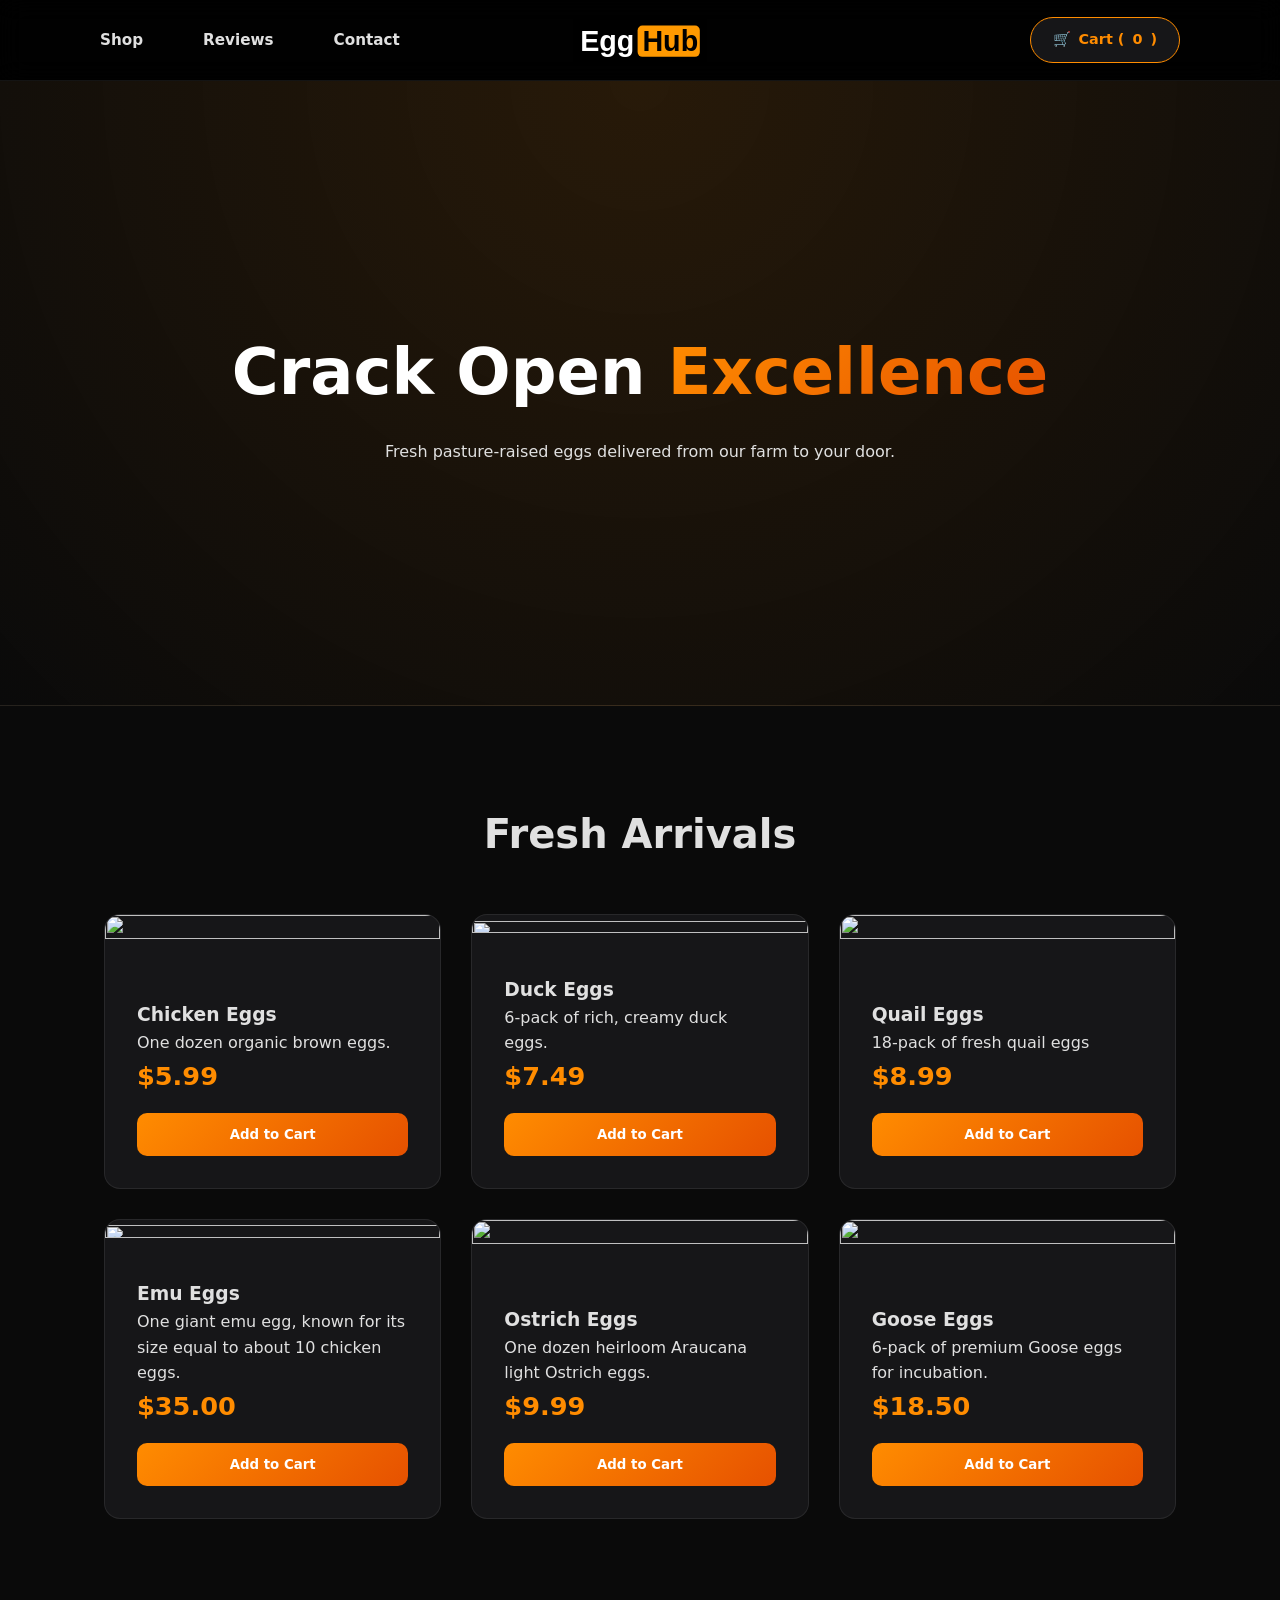
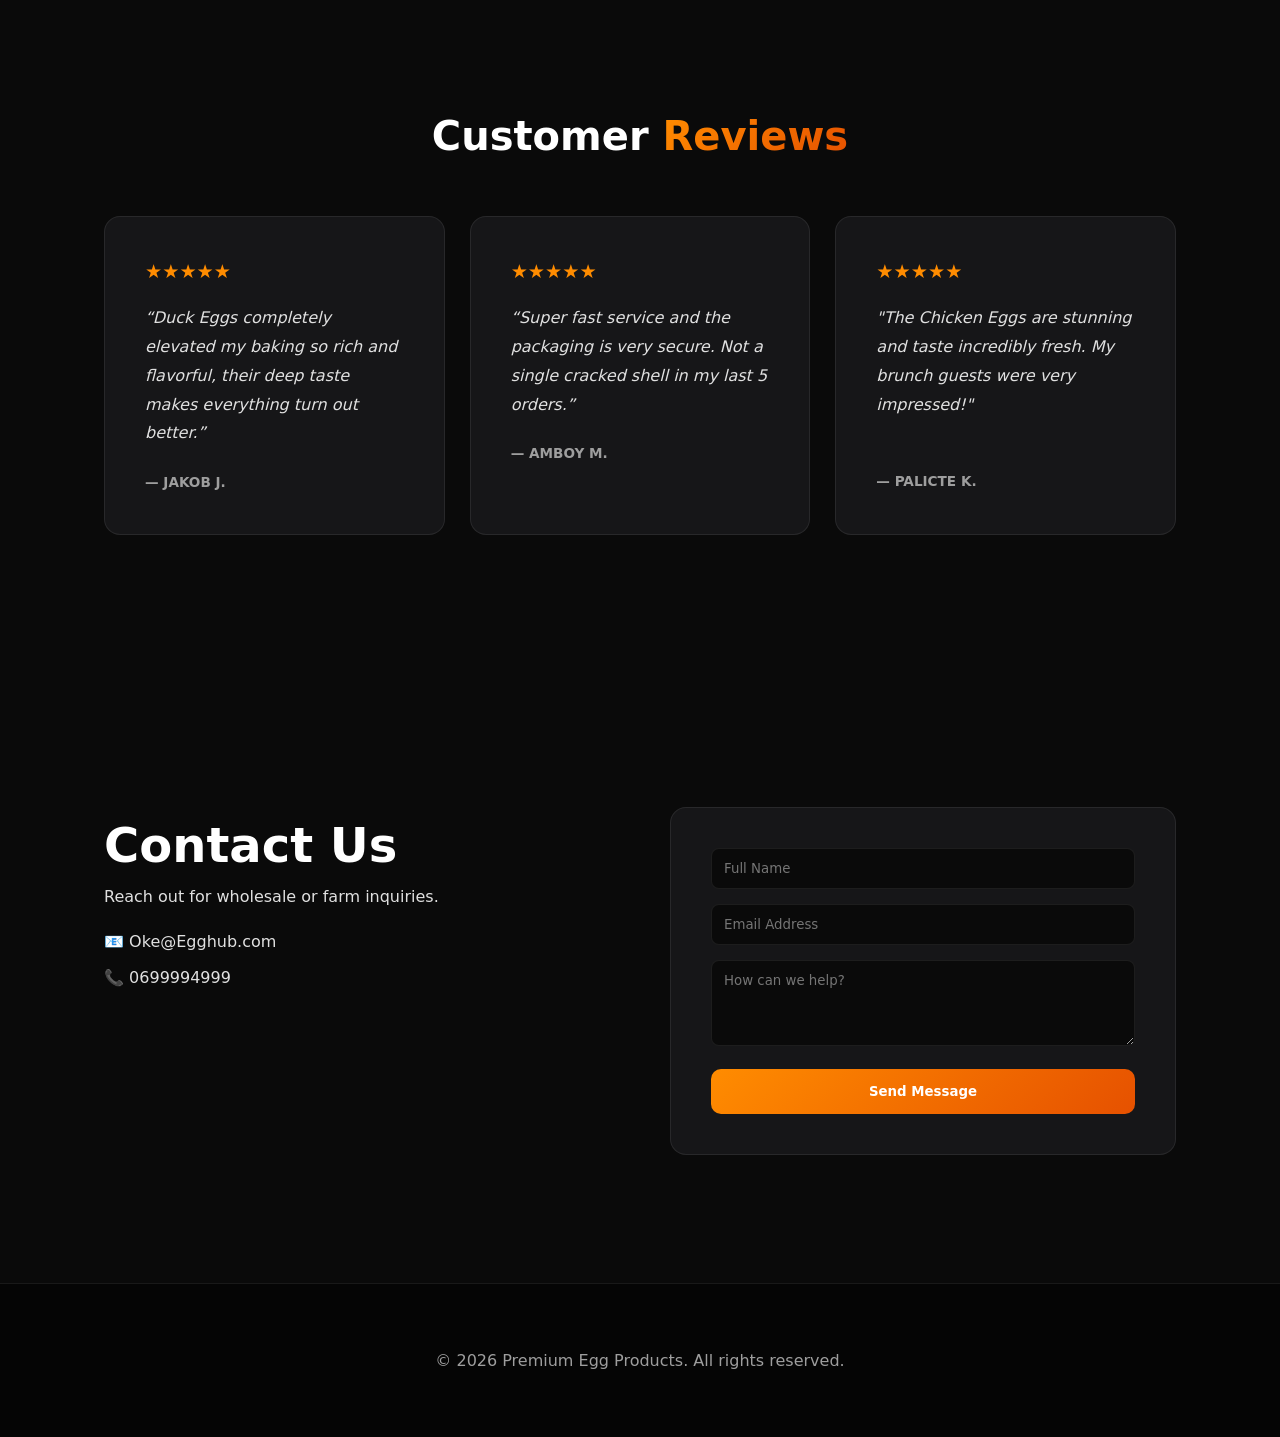
==== index.html @ 741c4fcd "Add files via upload" ====
<!DOCTYPE html>
<html lang="en">
<head>
  <meta charset="UTF-8">
  <meta name="viewport" content="width=device-width, initial-scale=1.0">
  <title>Premium Egg Products | Black & Orange Excellence</title>
  <link rel="stylesheet" href="style.css">
</head>
<body id="top">

  <div class="cart-overlay" id="cartOverlay">
    <div class="cart-drawer">
      <div class="cart-header">
        <h2>Your Cart</h2>
        <button class="close-cart" onclick="toggleCart()">✕</button>
      </div>
      <div class="cart-items-list" id="cartItems">
        <p style="color: var(--text-muted); text-align: center; margin-top: 40px;">Your cart is empty.</p>
      </div>
      <div class="cart-footer">
        <div class="cart-total">
          <span>Total</span>
          <span id="cartTotal">$0.00</span>
        </div>
        <button class="checkout-btn" onclick="checkout()">Checkout Now</button>
      </div>
    </div>
  </div>

  <header>
    <nav class="navbar">
      <ul class="nav-links">
        <li><a href="#products">Shop</a></li>
        <li><a href="#reviews">Reviews</a></li>
        <li><a href="#contact">Contact</a></li>
      </ul>

      <a href="#top" class="logo-container">
        <img src="EGGHUB.svg" alt="Premium Eggs Logo">
      </a>
      
      <div class="cart-trigger" onclick="toggleCart()">
        <span>🛒</span> Cart (<span id="cart-count">0</span>)
      </div>
    </nav>
  </header>

  <section class="hero">
    <h1>Crack Open <span>Excellence</span></h1>
    <p>Fresh pasture-raised eggs delivered from our farm to your door.</p>
  </section>

  <section id="products" class="products-container">
    <h2 style="text-align:center; margin-bottom: 3rem; font-size: 2.5rem;">Fresh Arrivals</h2>
    <div class="product-grid">
      <div class="product-card">
        <img src="ImageFolder/ChickenEgg.jpg" class="product-image">
        <div class="product-info">
          <h3>Chicken Eggs</h3>
          <p class="product-desc">One dozen organic brown eggs.</p>
          <div class="product-price">$5.99</div>
          <button class="add-to-cart-btn" onclick="addItem('Chicken Eggs', 5.99)">Add to Cart</button>
        </div>
      </div>

      <div class="product-card">
        <img src="ImageFolder/DuckEgg.jpg" class="product-image">
        <div class="product-info">
          <h3>Duck Eggs</h3>
          <p class="product-desc">6-pack of rich, creamy duck eggs.</p>
          <div class="product-price">$7.49</div>
          <button class="add-to-cart-btn" onclick="addItem('Duck Eggs', 7.49)">Add to Cart</button>
        </div>
      </div>

      <div class="product-card">
        <img src="ImageFolder/QuailEgg.jpg" class="product-image">
        <div class="product-info">
          <h3>Quail Eggs</h3>
          <p class="product-desc">18-pack of fresh quail eggs</p>
          <div class="product-price">$8.99</div>
          <button class="add-to-cart-btn" onclick="addItem('Quail Eggs', 8.99)">Add to Cart</button>
        </div>
      </div>

      <div class="product-card">
        <img src="ImageFolder/EmuEgg.jpg" class="product-image">
        <div class="product-info">
          <h3>Emu Eggs</h3>
          <p class="product-desc">One giant emu egg, known for its size equal to about 10 chicken eggs.</p>
          <div class="product-price">$35.00</div>
          <button class="add-to-cart-btn" onclick="addItem('Emu Egg', 35.00)">Add to Cart</button>
        </div>
      </div>

      <div class="product-card">
        <img src="ImageFolder/OstrichEgg.jpg" class="product-image">
        <div class="product-info">
          <h3>Ostrich Eggs</h3>
          <p class="product-desc">One dozen heirloom Araucana light Ostrich eggs.</p>
          <div class="product-price">$9.99</div>
          <button class="add-to-cart-btn" onclick="addItem('Ostrich Eggs', 9.99)">Add to Cart</button>
        </div>
      </div>

      <div class="product-card">
        <img src="ImageFolder/GooseEgg.jpg" class="product-image">
        <div class="product-info">
          <h3>Goose Eggs</h3>
          <p class="product-desc">6-pack of premium Goose eggs for incubation.</p>
          <div class="product-price">$18.50</div>
          <button class="add-to-cart-btn" onclick="addItem('Goose Eggs', 18.50)">Add to Cart</button>
        </div>
      </div>
    </div>
  </section>

  <section id="reviews" class="reviews-section">
    <h2 style="text-align:center; margin-bottom: 3rem; font-size: 2.5rem; color: white;">Customer <span>Reviews</span></h2>
    <div class="review-grid">
      <div class="review-card">
        <div class="review-rating">★★★★★</div>
        <p class="review-text">“Duck Eggs completely elevated my baking so rich and flavorful, their deep taste makes everything turn out better.”</p>
        <div class="review-author">— Jakob J.</div>
      </div>
      <div class="review-card">
        <div class="review-rating">★★★★★</div>
        <p class="review-text">“Super fast service and the packaging is very secure. Not a single cracked shell in my last 5 orders.”</p>
        <div class="review-author">— Amboy M.</div>
      </div>
      <div class="review-card">
        <div class="review-rating">★★★★★</div>
        <p class="review-text">"The Chicken Eggs are stunning and taste incredibly fresh. My brunch guests were very impressed!"</p>
        <div class="review-author1">— Palicte K.</div>
      </div>
    </div>
  </section>

  <section id="contact" class="contact-section">
    <div class="contact-info">
      <h2 style="font-size: 3rem; color: white;">Contact <span>Us</span></h2>
      <p>Reach out for wholesale or farm inquiries.</p>
      <div style="margin-top: 20px;">📧 Oke@Egghub.com</div>
      <div style="margin-top: 10px;">📞 0699994999</div>
    </div>
    <div class="contact-form-container">
      <form onsubmit="event.preventDefault(); alert('Message Sent!');">
        <div class="form-group"><input type="text" placeholder="Full Name" required></div>
        <div class="form-group"><input type="email" placeholder="Email Address" required></div>
        <div class="form-group"><textarea rows="4" placeholder="How can we help?"></textarea></div>
        <button type="submit" class="submit-btn">Send Message</button>
      </form>
    </div>
  </section>

  <footer>
    <p>&copy; 2026 Premium Egg Products. All rights reserved.</p>
  </footer>

  <script src="script.js"></script>
</body>
</html>
---- style.css ----
* {
  margin: 0;
  padding: 0;
  box-sizing: border-box;
  font-family: 'Inter', system-ui, sans-serif;
}

html {
  scroll-behavior: smooth;
}

body {
  background-color: #0a0a0a;
  color: #e0e0e0;
  line-height: 1.6;
  overflow-x: hidden;
}

header {
  background-color: rgba(0, 0, 0, 0.9);
  backdrop-filter: blur(12px);
  -webkit-backdrop-filter: blur(12px);
  border-bottom: 1px solid rgba(255, 255, 255, 0.08);
  position: sticky;
  top: 0;
  z-index: 100;
}

.navbar {
  display: flex;
  justify-content: center;
  align-items: center;
  padding: 3px;
  max-width: 1200px;
  margin: auto;
  position: relative;
  min-height: 80px;
}

.nav-links {
  list-style: none;
  display: flex;
  gap: 60px;
  position: absolute;
  left: 5%;
}

.nav-links li a {
  text-decoration: none;
  color: #e0e0e0;
  font-weight: 600;
  font-size: 0.95rem;
  transition: 0.2s;
}

.nav-links li a:hover {
  color: #FF8C00;
}

.logo-container {
  margin: 0 auto;
  z-index: 2;
}

.logo-container img {
  height: 48px;
  transition: 0.3s;
  display: block;
}

.logo-container img:hover {
  transform: scale(1.1);
}

.cart-trigger {
  display: flex;
  align-items: center;
  gap: 8px;
  background: #161618;
  color: #FF8C00;
  border: 1px solid #FF8C00;
  padding: 10px 22px;
  border-radius: 30px;
  cursor: pointer;
  font-weight: 600;
  font-size: 0.9rem;
  position: absolute;
  right: 5%;
  transition: 0.3s ease;
}

.cart-trigger:hover {
  background: linear-gradient(135deg, #FF8C00 0%, #E65100 100%);
  color: #fff;
  transform: translateY(-2px);
}

.cart-overlay {
  position: fixed;
  top: 0;
  right: -100%;
  width: 100%;
  height: 100%;
  background: rgba(0,0,0,0.7);
  backdrop-filter: blur(4px);
  z-index: 1000;
  transition: right 0.4s cubic-bezier(0.16, 1, 0.3, 1);
}

.cart-drawer {
  position: absolute;
  right: 0;
  top: 0;
  width: 400px;
  max-width: 90%;
  height: 100%;
  background: #161618;
  border-left: 1px solid rgba(255, 255, 255, 0.08);
  padding: 30px;
  display: flex;
  flex-direction: column;
  box-shadow: -10px 0 30px rgba(0,0,0,0.5);
}

.cart-overlay.active {
  right: 0;
}

.cart-header {
  display: flex;
  justify-content: space-between;
  align-items: center;
  margin-bottom: 30px;
  border-bottom: 1px solid rgba(255, 255, 255, 0.08);
  padding-bottom: 15px;
}

.close-cart {
  background: none;
  border: none;
  color: #e0e0e0;
  font-size: 1.5rem;
  cursor: pointer;
}

.cart-items-list {
  flex-grow: 1;
  overflow-y: auto;
  margin-bottom: 20px;
}

.cart-total {
  display: flex;
  justify-content: space-between;
  font-size: 1.2rem;
  font-weight: 800;
  margin-bottom: 20px;
  border-top: 1px solid rgba(255, 255, 255, 0.08);
  padding-top: 20px;
}

.checkout-btn {
  width: 100%;
  background: linear-gradient(135deg, #FF8C00 0%, #E65100 100%);
  color: white;
  border: none;
  padding: 18px;
  border-radius: 12px;
  font-weight: 800;
  cursor: pointer;
  transition: 0.3s;
}

.hero {
  background: radial-gradient(circle at top center, rgba(255, 140, 0, 0.12) 0%, #0a0a0a 100%);
  text-align: center;
  padding: 15rem 1rem;
  border-bottom: 1px solid rgba(255, 255, 255, 0.08);
}

.hero h1 {
  font-size: 4rem;
  font-weight: 800;
  color: white;
  margin-bottom: 1rem;
}

.hero h1 span {
  background: linear-gradient(135deg, #FF8C00 0%, #E65100 100%);
  -webkit-background-clip: text;
  -webkit-text-fill-color: transparent;
}

.products-container {
  max-width: 1200px;
  margin: 6rem auto;
  padding: 0 5%;
}

.product-grid {
  display: grid;
  grid-template-columns: repeat(auto-fit, minmax(280px, 1fr));
  gap: 30px;
}

.product-card {
  background-color: #161618;
  border-radius: 16px;
  border: 1px solid rgba(255, 255, 255, 0.08);
  overflow: hidden;
  transition: 0.3s;
  display: flex;
  flex-direction: column;
}

.product-card:hover {
  transform: translateY(-10px);
  border-color: #FF8C00;
}

.product-info {
  padding: 2rem;
  flex-grow: 1;
}

.product-price {
  font-size: 1.6rem;
  font-weight: 800;
  color: #FF8C00;
  margin-bottom: 1rem;
}

.product-image {
  width: 100%;
  height: 45%;
  display: block;
}

.add-to-cart-btn {
  background: linear-gradient(135deg, #FF8C00 0%, #E65100 100%);
  color: #fff;
  border: none;
  padding: 14px;
  border-radius: 10px;
  font-weight: 800;
  cursor: pointer;
  width: 100%;
}

.reviews-section {
  max-width: 1200px;
  margin: 0 auto 17rem auto;
  padding: 0 5%;
  padding-top: 7%;
}

.reviews-section h2 span {
  background: linear-gradient(135deg, #FF8C00 0%, #E65100 100%);
  -webkit-background-clip: text;
  -webkit-text-fill-color: transparent;
}

.review-grid {
  display: grid;
  grid-template-columns: repeat(auto-fit, minmax(300px, 1fr));
  gap: 25px;
}

.review-card {
  background-color: #161618;
  padding: 2.5rem;
  border-radius: 16px;
  border: 1px solid rgba(255, 255, 255, 0.08);
  transition: 0.3s ease;
}

.review-card:hover {
  border-color: #FF8C00;
  transform: translateY(-5px);
}

.review-rating {
  color: #FF8C00;
  font-size: 1.2rem;
  margin-bottom: 1rem;
}

.review-text {
  color: #e0e0e0;
  font-style: italic;
  margin-bottom: 1.5rem;
  line-height: 1.8;
}

.review-author {
  color: #9e9e9e;
  font-weight: 700;
  text-transform: uppercase;
  font-size: 0.85rem;
}

.review-author1 {
  color: #9e9e9e;
  margin-top: 20%;
  font-weight: 700;
  text-transform: uppercase;
  font-size: 0.85rem;
}

.contact-section {
  max-width: 1200px;
  margin: 0 auto 8rem auto;
  padding: 0 5%;
  display: grid;
  grid-template-columns: 1fr 1fr;
  gap: 60px;
}

.contact-form-container {
  background: #161618;
  padding: 40px;
  border-radius: 16px;
  border: 1px solid rgba(255, 255, 255, 0.08);
}

.form-group {
  margin-bottom: 15px;
}

.form-group input,
.form-group textarea {
  width: 100%;
  padding: 12px;
  background: #0a0a0a;
  border: 1px solid rgba(255, 255, 255, 0.08);
  border-radius: 8px;
  color: white;
}

.submit-btn {
  width: 100%;
  background: linear-gradient(135deg, #FF8C00 0%, #E65100 100%);
  color: white;
  border: none;
  padding: 15px;
  border-radius: 10px;
  font-weight: 800;
  cursor: pointer;
  transition: 0.3s;
}

footer {
  background-color: #050505;
  color: #9e9e9e;
  text-align: center;
  padding: 4rem 1rem;
  border-top: 1px solid rgba(255, 255, 255, 0.08);
}

@media (max-width: 850px) {
  .contact-section {
    grid-template-columns: 1fr;
  }

  .cart-drawer {
    width: 100%;
  }

  .nav-links {
    display: none;
  }
}
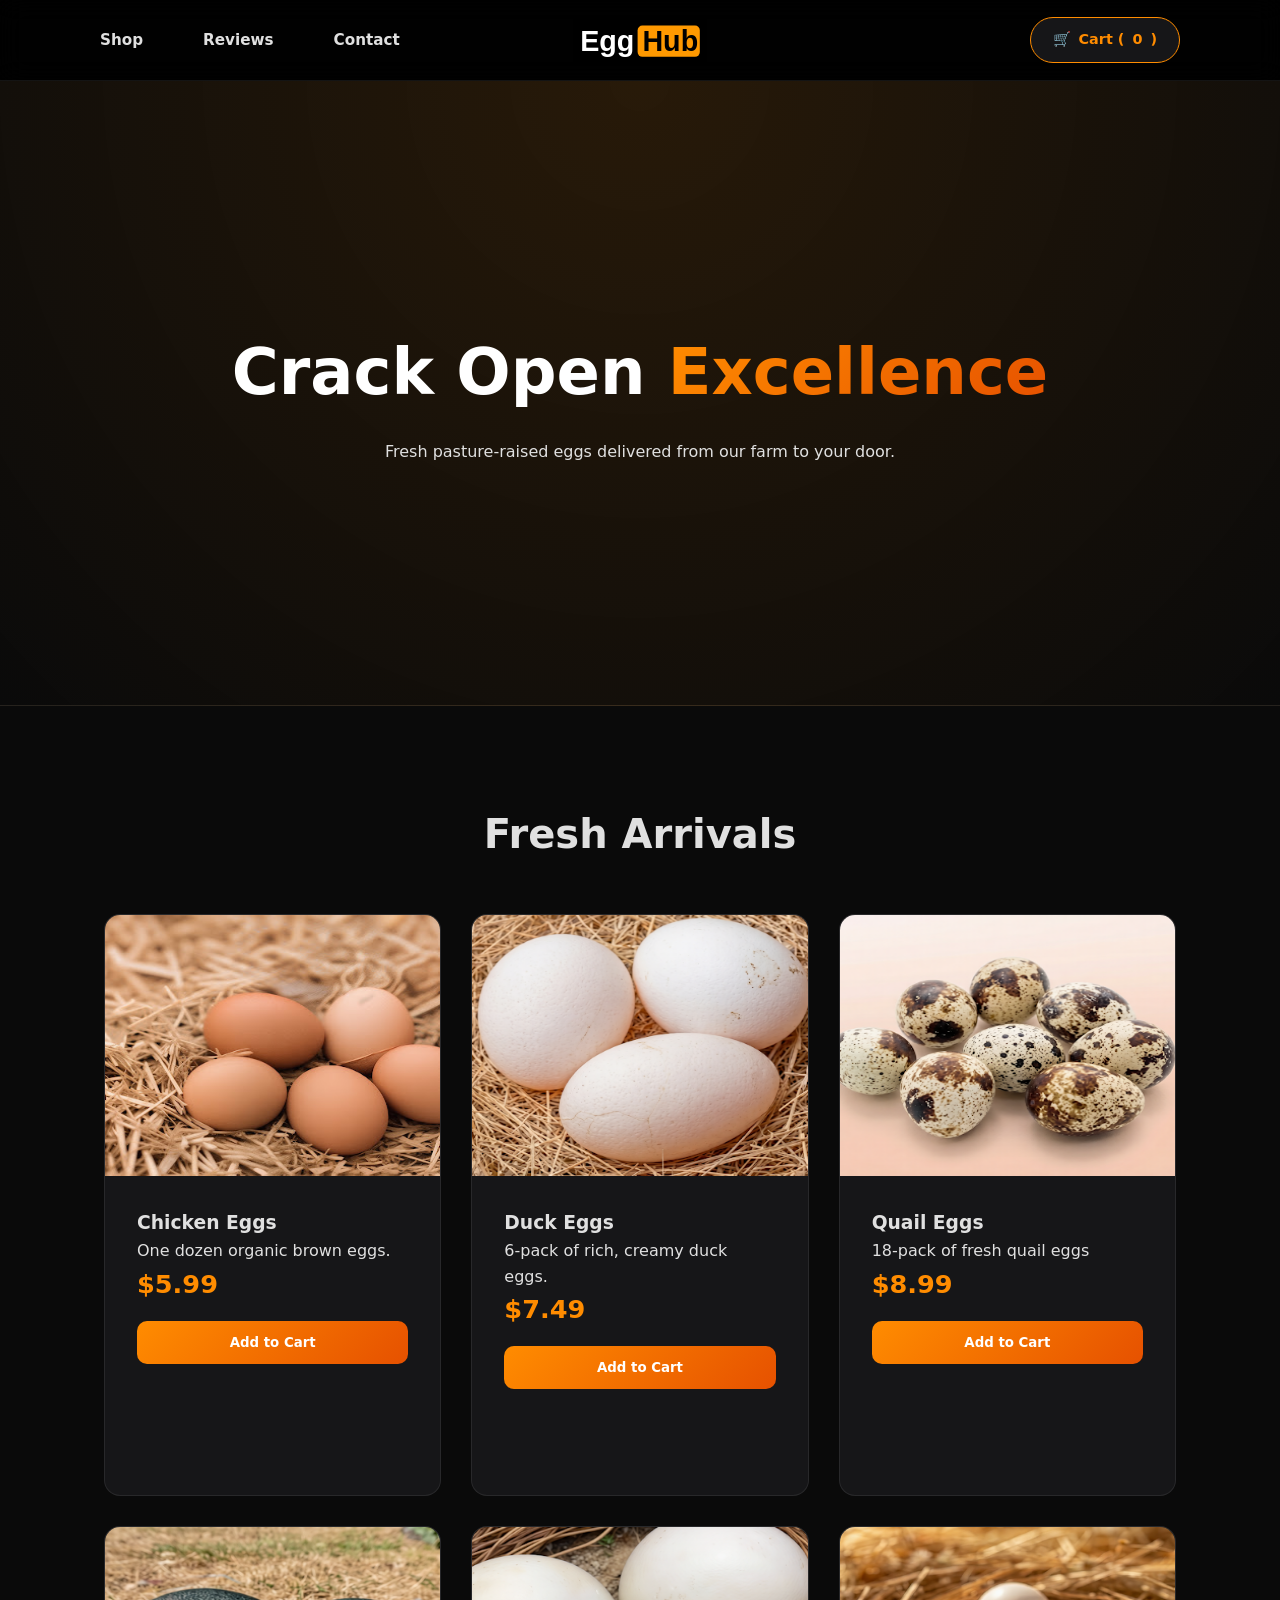
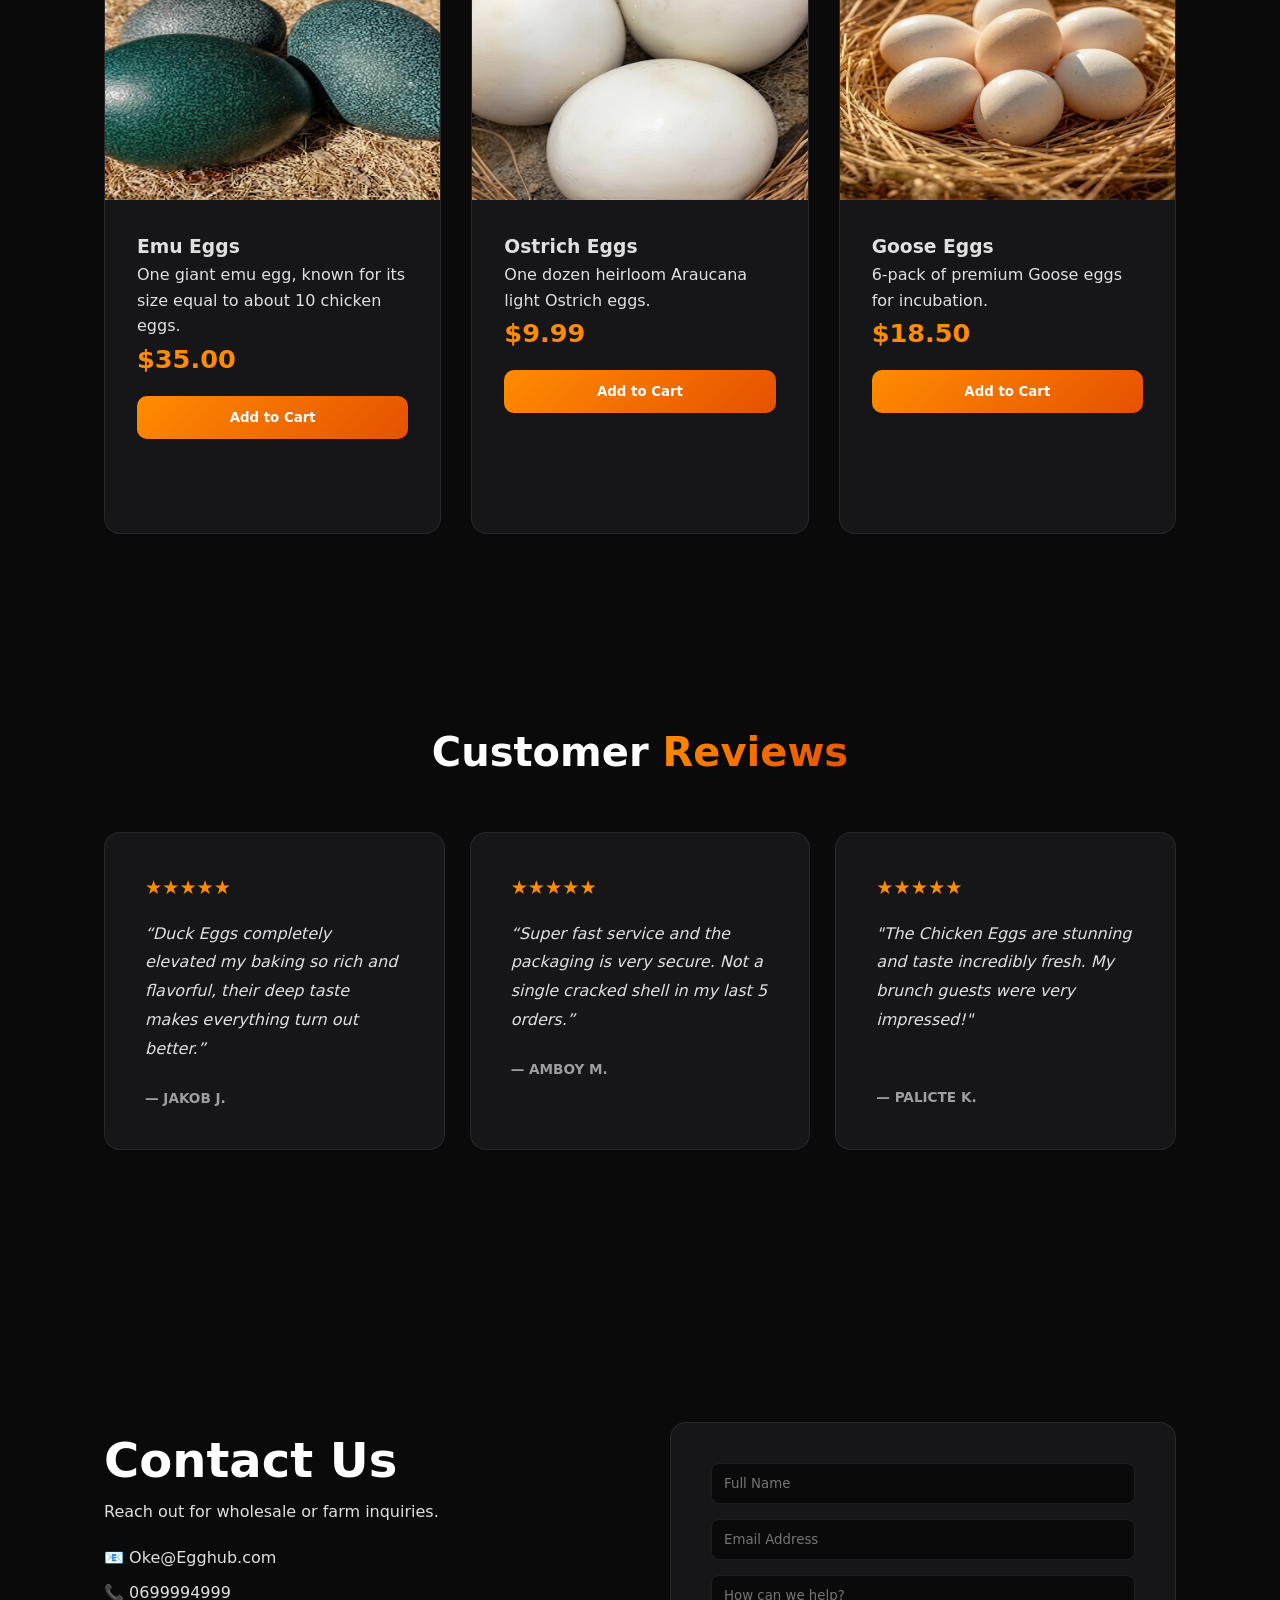
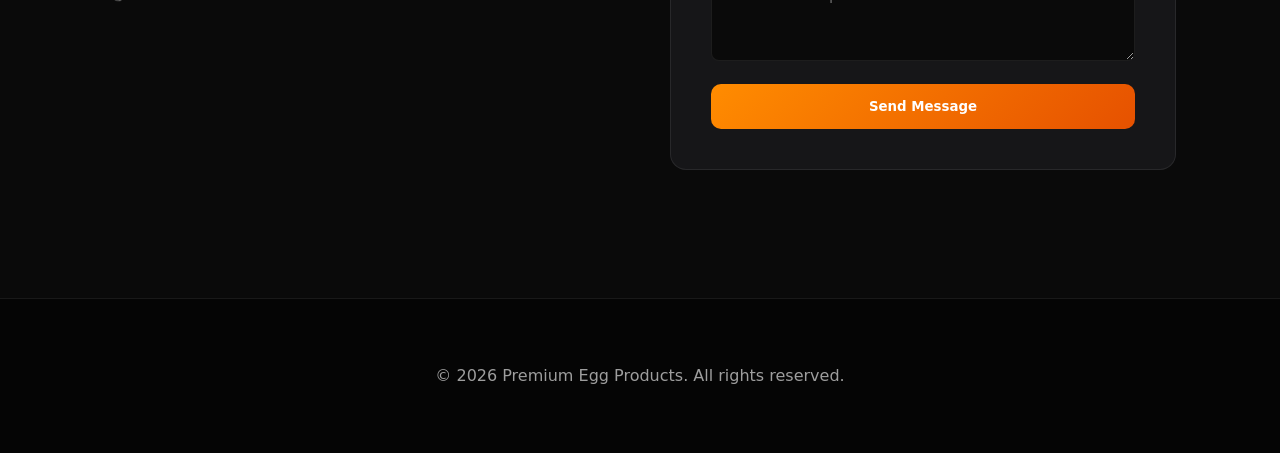
==== commit e8f3c4d2: "Update image paths for product images" ====
--- a/index.html
+++ b/index.html
@@ -54,7 +54,7 @@
     <h2 style="text-align:center; margin-bottom: 3rem; font-size: 2.5rem;">Fresh Arrivals</h2>
     <div class="product-grid">
       <div class="product-card">
-        <img src="ImageFolder/ChickenEgg.jpg" class="product-image">
+        <img src="ChickenEgg.jpg" class="product-image">
         <div class="product-info">
           <h3>Chicken Eggs</h3>
           <p class="product-desc">One dozen organic brown eggs.</p>
@@ -64,7 +64,7 @@
       </div>
 
       <div class="product-card">
-        <img src="ImageFolder/DuckEgg.jpg" class="product-image">
+        <img src="DuckEgg.jpg" class="product-image">
         <div class="product-info">
           <h3>Duck Eggs</h3>
           <p class="product-desc">6-pack of rich, creamy duck eggs.</p>
@@ -74,7 +74,7 @@
       </div>
 
       <div class="product-card">
-        <img src="ImageFolder/QuailEgg.jpg" class="product-image">
+        <img src="QuailEgg.jpg" class="product-image">
         <div class="product-info">
           <h3>Quail Eggs</h3>
           <p class="product-desc">18-pack of fresh quail eggs</p>
@@ -84,7 +84,7 @@
       </div>
 
       <div class="product-card">
-        <img src="ImageFolder/EmuEgg.jpg" class="product-image">
+        <img src="EmuEgg.jpg" class="product-image">
         <div class="product-info">
           <h3>Emu Eggs</h3>
           <p class="product-desc">One giant emu egg, known for its size equal to about 10 chicken eggs.</p>
@@ -94,7 +94,7 @@
       </div>
 
       <div class="product-card">
-        <img src="ImageFolder/OstrichEgg.jpg" class="product-image">
+        <img src="OstrichEgg.jpg" class="product-image">
         <div class="product-info">
           <h3>Ostrich Eggs</h3>
           <p class="product-desc">One dozen heirloom Araucana light Ostrich eggs.</p>
@@ -104,7 +104,7 @@
       </div>
 
       <div class="product-card">
-        <img src="ImageFolder/GooseEgg.jpg" class="product-image">
+        <img src="GooseEgg.jpg" class="product-image">
         <div class="product-info">
           <h3>Goose Eggs</h3>
           <p class="product-desc">6-pack of premium Goose eggs for incubation.</p>
@@ -159,4 +159,4 @@
 
   <script src="script.js"></script>
 </body>
-</html>+</html>
